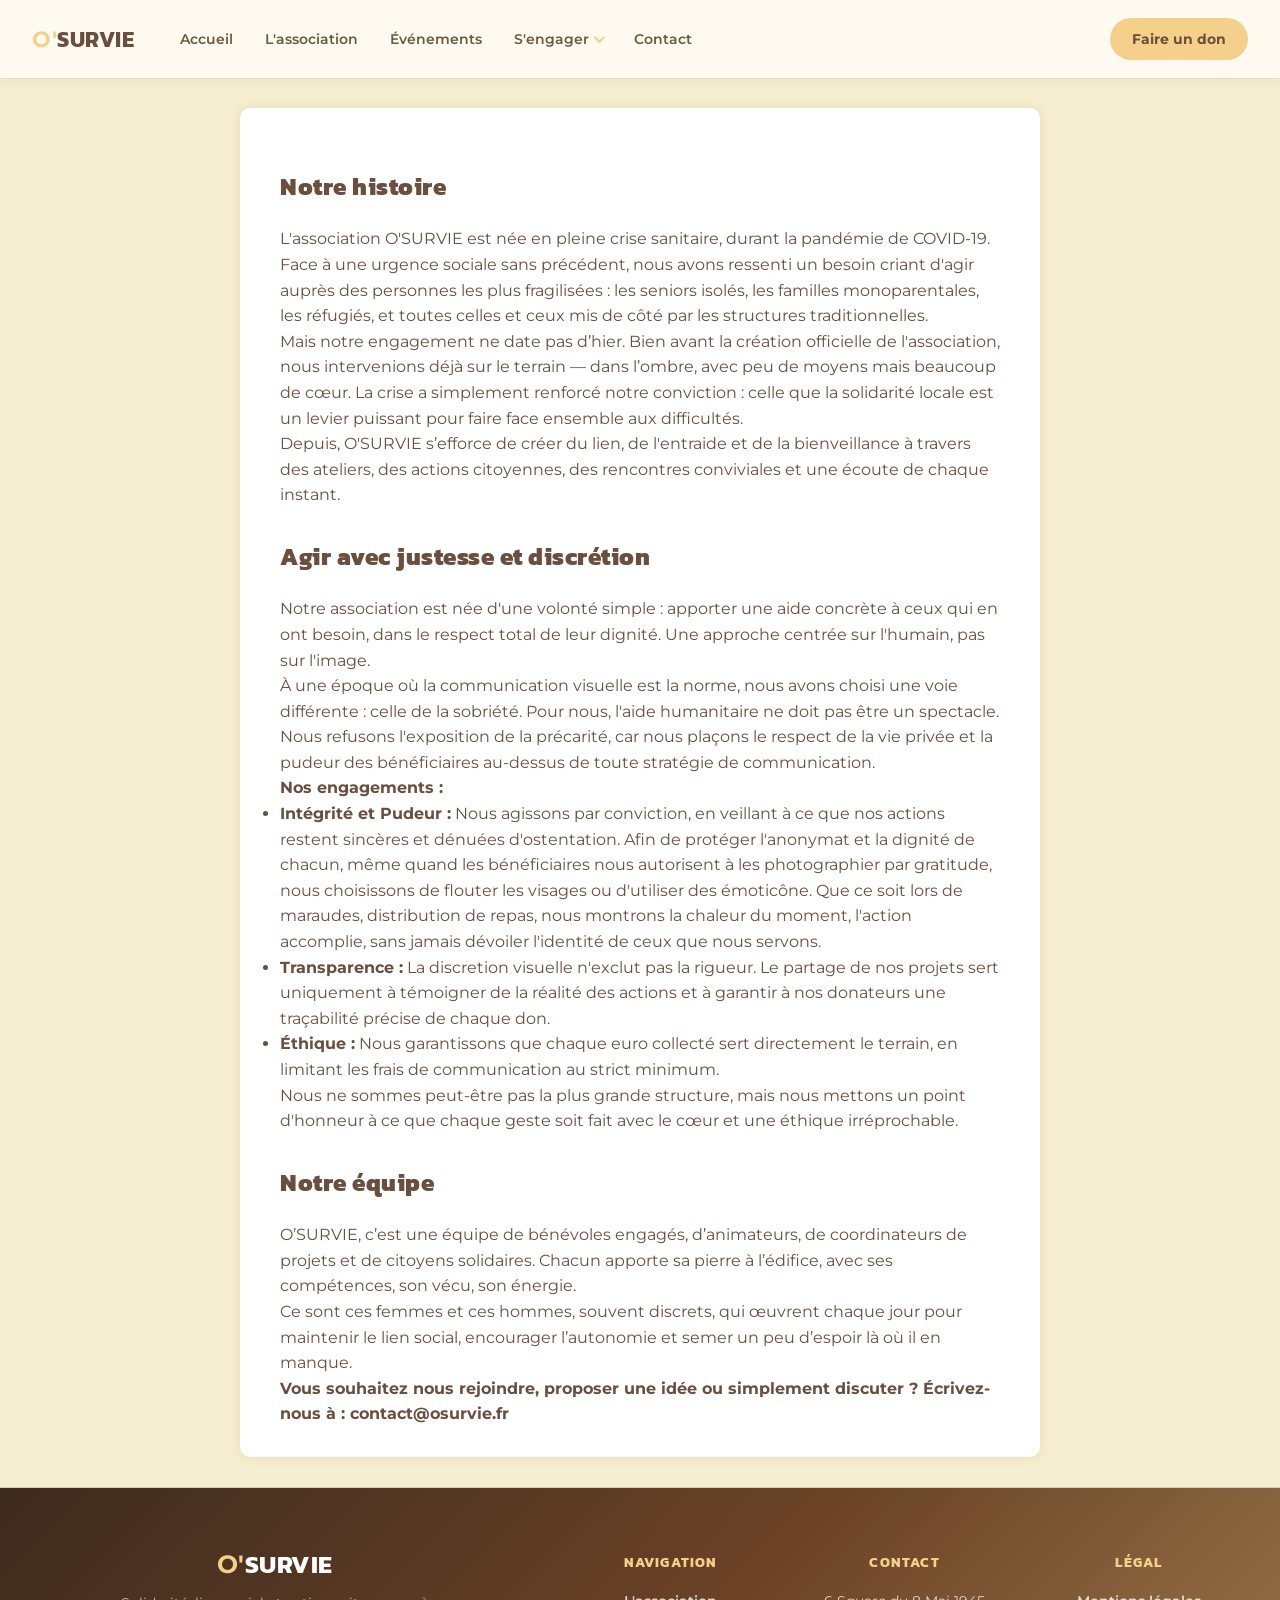
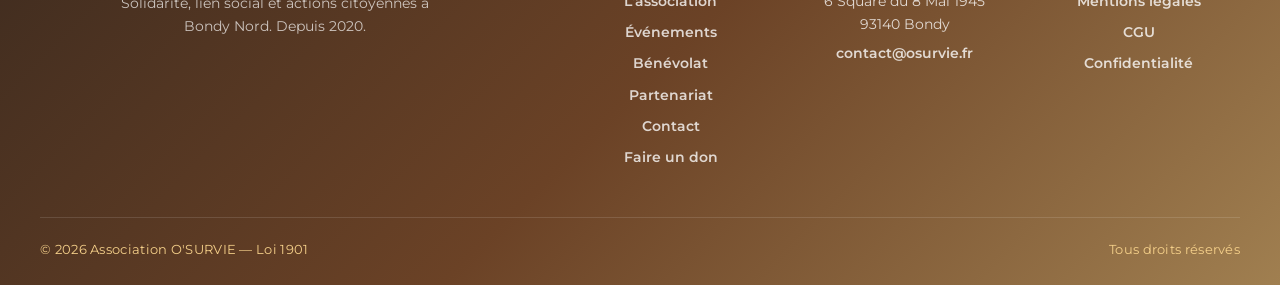
==== pages/a-propos.html @ 04b84c0c "Initial commit — site O'SURVIE redesign Nav fixe partagée (components.js), footer commun, palette CS" ====
﻿<!DOCTYPE html>
<html lang="fr">

<!-- Mirrored from osurvie.fr/a propos.html by HTTrack Website Copier/3.x [XR&CO'2014], Fri, 08 May 2026 18:13:00 GMT -->
<head>
  <meta charset="UTF-8" />
  <meta name="viewport" content="width=device-width, initial-scale=1" />
  <title>À propos - O'SURVIE</title>
  <!-- Meta description -->
<meta name="description" content="Découvrez l’histoire et l’équipe de l’association O'SURVIE, engagée pour la solidarité locale et le soutien aux personnes fragilisées." />

<!-- Open Graph -->
<meta property="og:title" content="À propos - O'SURVIE" />
<meta property="og:description" content="Découvrez l’histoire et l’équipe de l’association O'SURVIE, engagée pour la solidarité locale et le soutien aux personnes fragilisées." />
<meta property="og:type" content="website" />
<meta property="og:url" content="apropos.html" />

<!-- Twitter Card -->
<meta name="twitter:card" content="summary_large_image" />
<meta name="twitter:title" content="À propos - O'SURVIE" />
<meta name="twitter:description" content="Découvrez l’histoire et l’équipe de l’association O'SURVIE, engagée pour la solidarité locale et le soutien aux personnes fragilisées." />

  <link rel="preconnect" href="https://fonts.googleapis.com/" />
  <link rel="preconnect" href="https://fonts.gstatic.com/" crossorigin />
  <link href="https://fonts.googleapis.com/css2?family=Kanit:ital,wght@0,700;1,700&amp;family=Montserrat:wght@400;600&amp;display=swap" rel="stylesheet" />
  <link rel="stylesheet" href="../assets/css/style.css" />
<link rel="stylesheet" href="../assets/css/a-propos.css" />
</head>
<body>

  <div id="site-nav-mount"></div>


  <main>
    <h2>Notre histoire</h2>

    <p>
      L'association O'SURVIE est née en pleine crise sanitaire, durant la pandémie de COVID-19.  
      Face à une urgence sociale sans précédent, nous avons ressenti un besoin criant d'agir auprès des personnes les plus fragilisées : 
      les seniors isolés, les familles monoparentales, les réfugiés, et toutes celles et ceux mis de côté par les structures traditionnelles.
    </p>

    <p>
      Mais notre engagement ne date pas d’hier. Bien avant la création officielle de l'association, nous intervenions déjà sur le terrain —  
      dans l’ombre, avec peu de moyens mais beaucoup de cœur.  
      La crise a simplement renforcé notre conviction : celle que la solidarité locale est un levier puissant pour faire face ensemble aux difficultés.
    </p>

    <p>
      Depuis, O'SURVIE s’efforce de créer du lien, de l'entraide et de la bienveillance à travers des ateliers, des actions citoyennes, des rencontres conviviales et une écoute de chaque instant.
    </p>

<h2>Agir avec justesse et discrétion</h2>

<p>
  Notre association est née d'une volonté simple : apporter une aide concrète à ceux qui en ont besoin,
  dans le respect total de leur dignité. Une approche centrée sur l'humain, pas sur l'image.
</p>

<p>
  À une époque où la communication visuelle est la norme, nous avons choisi une voie différente :
  celle de la sobriété. Pour nous, l'aide humanitaire ne doit pas être un spectacle.
  Nous refusons l'exposition de la précarité, car nous plaçons le respect de la vie privée 
  et la pudeur des bénéficiaires au-dessus de toute stratégie de communication.
</p>

<p><strong>Nos engagements :</strong></p>

<ul>
  <li><strong>Intégrité et Pudeur :</strong> Nous agissons par conviction, en veillant à ce que nos actions restent sincères et dénuées d'ostentation. Afin de protéger l'anonymat et la dignité de chacun, 
  même quand les bénéficiaires nous autorisent à les photographier par gratitude, nous choisissons de flouter les visages ou d'utiliser des émoticône. Que ce soit lors de maraudes, distribution de repas, nous montrons
  la chaleur du moment, l'action accomplie, sans jamais dévoiler l'identité de ceux que nous servons. </li>
  <li><strong>Transparence :</strong> La discretion visuelle n'exclut pas la rigueur. Le partage de nos projets sert uniquement à témoigner de la réalité
    des actions et à garantir à nos donateurs une traçabilité précise de chaque don.</li>
  <li><strong>Éthique :</strong> Nous garantissons que chaque euro collecté sert directement le terrain, en limitant les frais de communication au strict minimum.</li>
</ul>

<p>
  Nous ne sommes peut-être pas la plus grande structure, mais nous mettons un point d'honneur
  à ce que chaque geste soit fait avec le cœur et une éthique irréprochable.
</p>


    <h2>Notre équipe</h2>

    <p>
      O’SURVIE, c’est une équipe de bénévoles engagés, d’animateurs, de coordinateurs de projets et de citoyens solidaires.  
      Chacun apporte sa pierre à l’édifice, avec ses compétences, son vécu, son énergie.
    </p>

    <p>
      Ce sont ces femmes et ces hommes, souvent discrets, qui œuvrent chaque jour pour maintenir le lien social, encourager l’autonomie et semer un peu d’espoir là où il en manque.
    </p>

    <p><strong> Vous souhaitez nous rejoindre, proposer une idée ou simplement discuter ?  
    Écrivez-nous à : <a href="mailto:contact@osurvie.fr">contact@osurvie.fr</a></strong></p>
  </main>

  <div id="site-footer-mount"></div>
<script src="../assets/js/components.js"></script>
</body>

<!-- Mirrored from osurvie.fr/a propos.html by HTTrack Website Copier/3.x [XR&CO'2014], Fri, 08 May 2026 18:13:00 GMT -->
</html>
---- assets/css/style.css ----
/* =============================================
   DESIGN TOKENS — PALETTE OFFICIELLE
   ============================================= */
:root {
  --c-bg: #F6EED0;            /* Beige clair – fond du site */
  --c-text: #6a4e3e;          /* Marron foncé – textes, titres */
  --c-accent: #f5d08a;         /* Doré sable – accents, CTA */
  --c-accent-hover: #fce0a5;   /* Doré crème clair – hover des CTA */
  --c-white: #FFFFFF;          /* Blanc – cards, textes sur fond sombre */
  --gradient-dark: linear-gradient(135deg, #3d2b1f 0%, #6b4226 50%, #a07f50 100%);
}

/* --------- BASE --------- */
* {
  margin: 0;
  padding: 0;
  box-sizing: border-box;
  font-family: "Montserrat", sans-serif;
  scroll-behavior: smooth;
}

body {
  background: var(--c-bg);
  color: var(--c-text);
  font-family: 'Montserrat', Arial, sans-serif;
  margin: 0;
  padding: 0;
  display: flex;
  flex-direction: column;
  align-items: center;
}

/* --------- TOP BAR --------- */
.top-bar {
  position: absolute;
  top: 0;
  width: 100%;
  z-index: 1000;
  padding: 10px 20px;
  font-size: 12px;
  font-family: 'Kanit', sans-serif;
  display: flex;
  justify-content: flex-end;
}

.top-bar-links {
  display: flex;
  gap: 10px;
}

.top-bar-links a {
  color: rgb(106, 78, 62);
  text-decoration: none;
  padding: 2px 6px;
}

.top-bar-links a:hover {
  background-color: #f5deb3;
  color: rgb(241, 171, 113);
}

/* --------- HEADER --------- */
header {
  background: var(--c-bg);
  width: 100%;
  height: 5vh;
  display: flex;
  align-items: center;
  justify-items: center;
  font-size: 40px;
}

header a {
  text-decoration: none;
  color: rgb(0, 0, 0);
  font-size: 40px;
  text-align: center;
  width: 100%;
}

/* --------- LOGO ROTATION --------- */
#vero {
  display: block;
  background: var(--c-accent);
  width: 80px;
  height: 80px;
  transform: rotate(-35deg);
  border-radius: 40px;
  line-height: 80px;
  text-align: center;
  position: absolute;
  left: 50%;
  top: 30px;
  color: var(--c-bg);
}

/* --------- SLIDE --------- */
#slide {
  background: url(../images/globe.jpg) center center no-repeat;
  background-size: cover;
  width: 100%;
  height: 95vh;
  display: flex;
  flex-direction: column;
  align-items: center;
  justify-content: space-around;
  text-align: center;
  color: white;
  padding: 20px;
}
@media screen and (max-width: 768px) {
  #slide {
    background-position: center top;
    background-size: cover;
    height: 70vh; /* adapte si 95vh est trop grand sur mobile */
  }
}

/* Hero h1 uniquement (page d'accueil) — scopé pour ne pas leaker */
#slide h1 {
  color: var(--c-bg);
  font-size: 100px;
  margin-top: 30px;
}

#slide h1 + a {
  text-decoration: none;
  width: 300px;
  height: 50px;
  text-align: center;
  line-height: 50px;
  background: var(--c-bg);
  color: rgb(0, 0, 0);
  display: block;
  border-radius: 10px;
  transition: .1s linear;
}

#slide h1 + a:hover {
  background: var(--c-accent);
  color: rgb(0, 0, 0);
}

/* --------- MAIN CONTENT --------- */
main {
  width: 100%;
}

/* --------- SECTION actions-row (inchangé) --------- */
.actions-row {
  display: flex;
  flex-wrap: nowrap;
  overflow-x: auto;
  gap: 20px;
  padding: 20px;
}

.actions-row article {
  flex: 0 0 300px;
  background-color: var(--c-white);
  padding: 10px;
  box-shadow: 1px 1px 5px var(--c-accent);
  border-radius: 10px;
}

/* --------- ARTICLES (autres sections) --------- */
main section:not(.actions-row) {
  width: calc(100% - 4%);
  margin: 10px auto;
  display: flex;
  gap: 10px;
  flex-wrap: wrap;
}

main section:not(.actions-row) article {
  flex: 1 1 300px;
  padding: 10px;
  box-shadow: 1px 1px 5px var(--c-accent);
  background-color: var(--c-white);
  border-radius: 10px;
}

/* --------- ARTICLES IMAGES --------- */
article figure {
  width: 100%;
  margin: 0 auto 20px;
  display: flex;
  justify-content: center;
}

article figure img {
  width: 100%;
  height: auto;
  aspect-ratio: 4 / 3;
  object-fit: cover;
  border-radius: 10px;
  box-shadow: 0 0 6px rgba(0,0,0,0.1);
}

/* --------- TEXTS --------- */
span {
  color: var(--c-accent);
}

h2 {
  margin: 20px 0;
  font-size: 24px;
}

/* --------- CITATIONS --------- */
.temoin {
  margin-top: 20px;
  padding-left: 18px;
  border-left: 4px solid #d8b4a6;
  font-style: italic;
  color: #b39273;
  background-color: #f7e9d1;
  border-radius: 4px;
  box-sizing: border-box;
  max-width: 100%;
}

.temoin .auteur {
  display: block;
  margin-top: 8px;
  font-style: normal;
  font-weight: 600;
  color: #bd9d7e;
  font-size: 0.9em;
  text-align: right;
}

/* --------- SECTION SOURIS (Plan, Contact, Partenaires) --------- */
#souris {
  width: 100%;
  padding: 0 2%;
  margin-bottom: 50px;
  display: flex;
  flex-direction: column;
  justify-content: space-between;
  gap: 20px;
  flex-wrap: wrap;
}

#souris > div {
  flex: 1 1 30%;
  display: flex;
  flex-direction: column;
  align-items: center;
  background: var(--c-bg);
  padding: 15px;
  min-width: 250px;
  overflow: hidden;
}

#souris > div > h2 {
  color: var(--c-accent);
  font-size: 24px;
  margin-bottom: 15px;
  text-align: center;
}

#souris .plan-acces iframe {
  width: 100%;
  height: 250px;
  border: none;
  border-radius: 10px;
}

#souris .contact p {
  font-size: 18px;
  line-height: 1.6;
  color: #333;
  text-align: center;
}

/* Partenaires carousel inchangé */


.partenaires-carousel {
  width: 100vw;
  position: relative;
  left: 50%;
  transform: translateX(-50%);
  margin-top: 40px;
  padding: 48px 0 24px;
  background: var(--c-bg);
}

.partenaires-carousel h2 {
  text-align: center;
  margin-bottom: 32px;
}

.partenaires-carousel .carousel-container {
  max-width: 100% !important;
  border-radius: 0 !important;
  box-shadow: none !important;
  border: none !important;
  margin: 0 !important;
  background: transparent !important;
}

.carousel-container {
  position: relative;
  width: 100%;
  overflow: hidden;
  padding: 20px 60px;
}

.carousel-track {
  display: flex;
  gap: 20px; /* ✅ ESPACE MAÎTRISÉ */
  will-change: transform;
}

.carousel-item {
  flex: 0 0 240px;
  display: flex;
  align-items: center;
  justify-content: center;
}

.carousel-item img {
  height: 120px;
  width: auto;
  max-width: 100%;
  display: block;
}

/* Flèches */
.carousel-btn {
  position: absolute;
  top: 50%;
  transform: translateY(-50%);
  background: rgba(0,0,0,0.45);
  color: #fff;
  border: none;
  font-size: 28px;
  padding: 10px 14px;
  cursor: pointer;
  z-index: 100;
}

.carousel-btn.prev { left: 10px; }
.carousel-btn.next { right: 10px; }

/* Mobile */
@media (max-width: 768px) {
  .carousel-container {
    padding: 15px 35px;
  }

  .carousel-item {
    flex: 0 0 160px;
  }

  .carousel-item img {
    height: 70px;
  }
}


/* Responsive mobile */
@media (max-width: 768px) {
  .carousel-container {
    padding: 15px 35px;
  }

  .carousel-item {
    flex: 0 0 150px;
  }

  .carousel-item img {
    height: 65px;
  }

  .carousel-btn {
    font-size: 22px;
    padding: 8px 10px;
  }
}



/* --------- RESPONSIVE --------- */
@media (max-width: 768px) {
  .carousel-item {
    flex: 0 0 140px;
  }

  .carousel-item img {
    height: 65px;
  }
}

/* --------- RESPONSIVE : compléments mobile --------- */
@media (max-width: 600px) {
  #vero {
    position: static;
    transform: none;
    margin: 20px auto;
  }

  h1 {
    font-size: 40px;
    text-align: center;
  }

  h1 + a {
    width: 80%;
    max-width: 280px;
    margin: 15px auto 0;
    font-size: 16px;
  }

  .top-bar-links {
    justify-content: center;
    flex-wrap: wrap;
    gap: 8px;
  }

  .actions-row {
    flex-direction: column;
    padding: 10px;
  }

  .actions-row article {
    flex: 1 1 100%;
    width: 100%;
  }

  main section:not(.actions-row) {
    flex-direction: column;
    gap: 20px;
  }

  main section:not(.actions-row) article {
    flex: 1 1 100%;
    width: 100%;
  }

  .engagement-options {
    flex-direction: column;
    align-items: center;
  }

  #planning {
    width: 100%;
    margin: 20px auto;
  }
}

/* --------- SECTION ENGAGEMENT --------- */
.engagement {
  background-color: var(--c-white);
  padding: 40px 20px;
  text-align: center;
  box-shadow: 0 -1px 5px rgba(0,0,0,0.1);
  margin-top: 50px;
  border-radius: 10px;
  width: 90%;
  margin-left: auto;
  margin-right: auto;
}

.engagement h2 {
  color: var(--c-accent);
  font-size: 28px;
  margin-bottom: 20px;
  font-family: "Kanit", sans-serif;
}

.engagement p {
  font-size: 18px;
  margin-bottom: 30px;
  color: #444;
  max-width: 800px;
  margin-left: auto;
  margin-right: auto;
}

.engagement-options {
  display: flex;
  justify-content: center;
  flex-wrap: wrap;
  gap: 20px;
}

.btn-engage {
  background-color: var(--c-accent);
  color: white;
  text-decoration: none;
  padding: 12px 24px;
  border-radius: 5px;
  font-weight: bold;
  transition: background-color 0.3s ease;
  box-shadow: 1px 1px 5px rgba(0,0,0,0.1);
}

.btn-engage:hover {
  background-color: var(--c-accent);
}

/* QR code discret dans la section engagement */
.mini-qrcode {
  margin-top: 20px;
  display: flex;
  justify-content: center;
  align-items: center;
  flex-direction: column;
  font-size: 11px;
  color: var(--c-accent);
  opacity: 0.6;
  transition: opacity 0.3s ease;
}

.mini-qrcode:hover {
  opacity: 1;
}

.mini-qrcode img {
  width: 170px;
  height: 170px;
  border-radius: 4px;
  margin-bottom: 4px;
  transition: transform 0.3s ease;
}

.mini-qrcode img:hover {
  transform: scale(1.1);
}

/* --------- PLANNING --------- */
#planning {
  max-width: 700px;
  margin: 40px auto;
  padding: 20px;
  background: var(--c-white);
  border-radius: 10px;
  box-shadow: 0 0 12px rgba(172, 146, 82, 0.2);
  font-family: 'Montserrat', sans-serif;
  color: #4a423a;
}

#planning h2 {
  color: var(--c-text);
  font-family: 'Kanit', sans-serif;
}

#planning p em {
  font-style: italic;
  color: var(--c-text);
}

#planning a {
  display: inline-block;
  margin-top: 15px;
  padding: 10px 18px;
  background: var(--c-accent);
  color: var(--c-white);
  text-decoration: none;
  font-weight: 700;
  border-radius: 6px;
  transition: background-color 0.3s ease;
}

#planning a:hover {
  background-color: var(--c-accent);
}

.btn {
  display: inline-block;
  padding: 10px 20px;
  background-color: var(--c-accent);
  color: white;
  text-decoration: none;
  font-weight: 700;
  border-radius: 6px;
  transition: background-color 0.3s ease;
}

.btn:hover {
  background-color: var(--c-accent);
}

/* --------- SECTION APPLICATION EN COURS --------- */
.app-coming {
  background-color: var(--c-white);
  padding: 40px 20px;
  text-align: center;
  box-shadow: 0 -1px 5px rgba(0,0,0,0.1);
  margin: 50px auto;
  border-radius: 10px;
  width: 90%;
  max-width: 800px;
  font-family: 'Montserrat', sans-serif;
}

.app-coming h2 {
  color: var(--c-accent);
  font-size: 28px;
  margin-bottom: 20px;
  font-family: 'Kanit', sans-serif;
}

.app-coming p {
  font-size: 18px;
  margin-bottom: 20px;
  color: #444;
  line-height: 1.6;
}

.app-coming .suspense {
  font-style: italic;
  color: var(--c-accent);
  font-weight: bold;
}

.app-coming .btn-engage {
  margin-top: 15px;
}

/* --------- NOUVEAUX STYLES POUR LA GRILLE D’ACTIVITÉS --------- */
.activities-grid {
  display: grid;
  grid-template-columns: repeat(4, 1fr);
  gap: 20px;
  max-width: 1200px;
  margin: 40px auto;
  padding: 0 10px;
}

.activity-card {
  background-color: var(--c-white);
  border-radius: 10px;
  box-shadow: 1px 1px 5px var(--c-accent);
  overflow: hidden;
  display: flex;
  flex-direction: column;
}

.activity-card a {
  color: inherit;
  text-decoration: none;
  display: flex;
  flex-direction: column;
  height: 100%;
}

.activity-card img {
  width: 100%;
  aspect-ratio: 4 / 3;
  object-fit: cover;
  border-bottom: 1px solid #d8b4a6;
  border-radius: 10px 10px 0 0;
}

.activity-card h2 {
  margin: 15px 10px 10px;
  font-size: 1.3rem;
}

.activity-card .voir-plus {
  margin: auto 10px 15px;
  padding: 10px 0;
  background-color: var(--c-accent);
  color: white;
  text-align: center;
  border-radius: 5px;
  font-weight: bold;
  transition: background-color 0.3s ease;
}

.activity-card .voir-plus:hover {
  background-color: var(--c-accent);
}

/* Responsive */
@media (max-width: 900px) {
  .activities-grid {
    grid-template-columns: repeat(2, 1fr);
  }
}

@media (max-width: 600px) {
  .activities-grid {
    grid-template-columns: 1fr;
  }
}

.actions-row.two-columns {
  display: flex;
  gap: 40px;
  margin: 40px 0;
}

.actions-column {
  flex: 1;
  background: #f9f9f9;
  padding: 20px;
  border-radius: 40px;
  box-shadow: 0 2px 6px rgb(0 0 0 / 0.1);
}

.actions-column h2 {
  font-weight: 500;
  margin-bottom: 15px;
}

.actions-column p {
  margin-bottom: 15px;
  line-height: 1.5;
}

.actions-column a.btn-engage {
  display: inline-block;
  padding: 10px 20px;
  background-color: #aa7f62ee;
  color: white;
  text-decoration: none;
  border-radius: 5px;
  font-weight: 600;
}

.actions-column a.btn-engage:hover {
  background-color: #f5bc7b;
}

/* Responsive : empiler en dessous sur petit écran */
@media (max-width: 800px) {
  .actions-row.two-columns {
    flex-direction: column;
  }
}
@media (max-width: 600px) {
  .activity-card img {
    height: auto;
    aspect-ratio: 4 / 3;
  }
}

.stats-section {
  background-color: #f2f2f2;
  padding: 60px 20px;
  text-align: center;
  font-family: "Montserrat", sans-serif;
}

.stats-section h2 {
  font-size: 2em;
  margin-bottom: 40px;
  color: #333;
}

.stats-grid {
  display: flex;
  flex-wrap: wrap;
  justify-content: center;
  gap: 40px;
}

.stat-box {
  background-color: white;
  padding: 30px 20px;
  border-radius: 12px;
  box-shadow: 0 0 15px rgba(0,0,0,0.05);
  width: 220px;
  transition: transform 0.3s ease;
}

.stat-box:hover {
  transform: translateY(-5px);
}

.counter {
  font-size: 2.5em;
  font-weight: bold;
  color: #0099cc;
  display: block;
  margin-bottom: 10px;
}




/* 🌈 SECTION IMPACT ANIMÉE */
.impact-section {
  position: relative;
  overflow: hidden;
  color: var(--c-text);
  padding: 60px 20px;
  text-align: center;
  border-radius: 16px;
  max-width: 1100px;
  margin: 70px auto;
  background: var(--c-bg);
}

/* 🌊 Fond animé discret */
.impact-section::before {
  content: "";
  position: absolute;
  top: -50%;
  left: -50%;
  width: 200%;
  height: 200%;
  animation: float-bg 12s ease-in-out infinite alternate;
  z-index: 0;
}
@keyframes float-bg {
  from { transform: translate(0, 0) scale(1); }
  to { transform: translate(5%, -5%) scale(1.05); }
}

.impact-section h2 {
  color: var(--c-text);
  font-size: 2.5rem;
  margin-bottom: 25px;
  text-transform: uppercase;
  letter-spacing: 1px;
  font-weight: 800;
  position: relative;
  z-index: 2;
}

.impact-section .intro {
  max-width: 800px;
  margin: 0 auto 40px;
  font-size: 1.1rem;
  line-height: 1.6;
  color: var(--c-text);
  position: relative;
  z-index: 2;
}

/* 📊 Grille de chiffres clés */
.impact-grid {
  display: flex;
  flex-wrap: wrap;
  justify-content: center;
  gap: 20px;
  position: relative;
  z-index: 2;
}

.impact-card {
  background: rgba(255, 255, 255, 0.85);
  border: 1px solid var(--c-accent);
  border-radius: 12px;
  padding: 25px;
  width: 230px;
  transition: transform 0.3s ease, box-shadow 0.3s ease;
}
.impact-card:hover {
  transform: translateY(-6px);
  box-shadow: 0 8px 18px rgba(0,0,0,0.1);
}

.impact-card h3 {
  font-size: 2.2rem;
  color: var(--c-text);
  font-weight: 800;
  margin-bottom: 10px;
}
.impact-card p {
  font-size: 1rem;
  color: var(--c-text);
}

/* Tableau */
.impact-table {
  margin: 40px auto;
  overflow-x: auto;
  max-width: 900px;
  border-radius: 12px;
  position: relative;
  z-index: 2;
}
.impact-table table {
  width: 100%;
  border-collapse: collapse;
}
.impact-table th, .impact-table td {
  border: 1px solid var(--c-accent);
  padding: 10px 14px;
  text-align: center;
}
.impact-table th {
  background: var(--c-accent);
  color: var(--c-text);
  font-weight: 700;
}
.impact-table td {
  background: rgba(255,255,255,0.9);
  color: var(--c-text);
}

/* 🔒 Masquage des montants */
.impact-table .masked {
  color: transparent;
  position: relative;
}
.impact-table .masked::after {
  content: "— Données internes —";
  color: var(--c-accent);
  font-size: 0.9rem;
  font-style: italic;
}

/* Appel financeur */
.appel-financeurs {
  font-size: 1.1rem;
  color: var(--c-text);
  line-height: 1.6;
  margin-top: 20px;
  position: relative;
  z-index: 2;
}
.appel-financeurs .btn-engage {
  display: inline-block;
  background: var(--c-accent);
  color: #fff;
  padding: 12px 24px;
  border-radius: 6px;
  font-weight: 700;
  text-decoration: none;
  transition: background 0.3s ease;
}
.appel-financeurs .btn-engage:hover {
  background: #8b5738;
}

/* Ajustement HERO O' + slide sur smartphone */
@media (max-width: 768px) {

  /* Descendre le logo O' pour que la top-bar soit visible */
  #vero {
    position: absolute; /* important pour top / left */
    top: 100px;         /* ajuste la hauteur */
    left: 50%;
    transform: translateX(-50%) rotate(-35deg);
  }

  /* Slide descendu pour ne pas cacher la top-bar */
  #slide {
    padding-top: 180px; /* crée de l’espace sous la top-bar */
    height: 70vh;       /* adapte selon la taille écran */
    background-position: center top;
  }
}

/* Optionnel : pour écrans très petits <600px, réduire un peu le logo */
@media (max-width: 600px) {
  #vero {
    width: 50px;
    height: 50px;
    line-height: 50px;
    top: 100px;
    transform: translateX(-50%) rotate(-35deg);
  }
}

/* =============================================
   SITE NAVBAR — STRUCTURE SÉMANTIQUE
   <nav> > .nav-brand + <ul class="nav-links"> > <li> > <a>
   Liens à gauche, CTA à droite, padding vertical confortable
   ============================================= */
.site-nav {
  position: fixed;
  top: 0;
  left: 0;
  right: 0;
  z-index: 2000;
  display: flex;
  align-items: center;
  gap: 32px;
  padding: 18px 32px;
  min-height: 78px;
  background: rgba(255, 250, 241, 0.97);
  backdrop-filter: blur(10px);
  -webkit-backdrop-filter: blur(10px);
  border-bottom: 1px solid #e8dac5;
  box-shadow: 0 2px 12px rgba(0, 0, 0, 0.06);
  transition: background 0.3s ease, box-shadow 0.3s ease, padding 0.3s ease;
  font-family: 'Montserrat', sans-serif;
}

.site-nav.scrolled {
  background: var(--c-white);
  box-shadow: 0 2px 20px rgba(0, 0, 0, 0.12);
}

/* Brand */
.site-nav .nav-brand {
  font-family: 'Kanit', sans-serif;
  font-size: 1.4rem;
  font-weight: 700;
  color: var(--c-text);
  text-decoration: none;
  letter-spacing: 0.5px;
  flex-shrink: 0;
  line-height: 1;
}

.site-nav .nav-brand strong {
  color: var(--c-accent);
}

/* Liste de liens — à gauche, juste après le brand */
.site-nav .nav-links {
  list-style: none;
  margin: 0;
  padding: 0;
  display: flex;
  align-items: center;
  gap: 4px;
}

.site-nav .nav-links li {
  display: flex;
}

.site-nav .nav-links a {
  font-size: 0.9rem;
  font-weight: 600;
  color: #6b5c3e;
  text-decoration: none;
  padding: 10px 14px;
  border-radius: 8px;
  white-space: nowrap;
  transition: background 0.2s ease, color 0.2s ease;
}

.site-nav .nav-links a:hover,
.site-nav .nav-links a:focus-visible {
  color: var(--c-accent);
}

.site-nav .nav-links a.active,
.site-nav .nav-dropdown-menu a.active {
  color: #000;
}

.site-nav .nav-dropdown-toggle.active {
  color: var(--c-text);
  font-weight: 700;
}

/* ── DROPDOWN S'ENGAGER ── */
.site-nav .nav-dropdown {
  position: relative;
}

.site-nav .nav-dropdown-toggle {
  display: flex;
  align-items: center;
  gap: 5px;
  font-size: 0.9rem;
  font-weight: 600;
  color: #6b5c3e;
  background: none;
  border: none;
  padding: 10px 14px;
  border-radius: 8px;
  cursor: pointer;
  white-space: nowrap;
  transition: background 0.2s ease, color 0.2s ease;
  font-family: inherit;
}

.site-nav .nav-dropdown-toggle:hover,
.site-nav .nav-dropdown.open .nav-dropdown-toggle {
  color: var(--c-accent);
}

.site-nav .nav-chevron {
  display: inline-block;
  width: 8px;
  height: 8px;
  border-right: 2px solid currentColor;
  border-bottom: 2px solid currentColor;
  transform: rotate(45deg) translateY(-2px);
  transition: transform 0.2s ease;
}

.site-nav .nav-dropdown.open .nav-chevron {
  transform: rotate(-135deg) translateY(-2px);
}

.site-nav .nav-dropdown-menu {
  display: none;
  position: absolute;
  top: calc(100% + 8px);
  left: 0;
  background: var(--c-white);
  border-radius: 10px;
  box-shadow: 0 8px 28px rgba(58,45,32,0.18);
  border: 1px solid rgba(106,78,62,0.1);
  list-style: none;
  margin: 0;
  padding: 8px 0;
  min-width: 170px;
  z-index: 200;
}

.site-nav .nav-dropdown.open .nav-dropdown-menu {
  display: block;
}

.site-nav .nav-dropdown-menu a {
  display: block;
  padding: 10px 18px;
  border-radius: 0;
  font-size: 0.875rem;
}

.site-nav .nav-dropdown-menu a:hover {
  background: rgba(245,208,138,0.25);
  color: var(--c-text);
}

/* CTA "Faire un don" — repoussé à droite avec margin-left: auto */
.site-nav .nav-cta {
  margin-left: auto;
  background: var(--c-accent);
  color: var(--c-text);
  padding: 12px 22px;
  border-radius: 999px;
  font-size: 0.9rem;
  font-weight: 700;
  text-decoration: none;
  white-space: nowrap;
  flex-shrink: 0;
  transition: background 0.2s ease, transform 0.15s ease, box-shadow 0.2s ease;
}

.site-nav .nav-cta:hover,
.site-nav .nav-cta:focus-visible {
  background: var(--c-accent-hover);
  color: var(--c-text);
  transform: translateY(-2px);
  box-shadow: 0 8px 20px rgba(58,45,32,0.25);
  outline: none;
}

/* Bouton hamburger */
.site-nav .nav-toggle {
  display: none;
  background: none;
  border: 1px solid #d6c9b6;
  border-radius: 8px;
  font-size: 1.4rem;
  color: var(--c-text);
  cursor: pointer;
  padding: 6px 12px;
  line-height: 1;
  margin-left: auto;
}

/* Responsive — menu hamburger sous 900px */
@media (max-width: 900px) {
  .site-nav {
    gap: 16px;
    padding: 16px 20px;
    min-height: 72px;
  }

  .site-nav .nav-toggle {
    display: block;
  }

  .site-nav .nav-links {
    display: none;
    position: absolute;
    top: 100%;
    left: 0;
    right: 0;
    background: var(--c-white);
    flex-direction: column;
    align-items: stretch;
    padding: 14px 16px 20px;
    border-bottom: 2px solid #e8dac5;
    box-shadow: 0 8px 24px rgba(0, 0, 0, 0.12);
    gap: 4px;
  }

  .site-nav .nav-links.open {
    display: flex;
  }

  .site-nav .nav-links a {
    padding: 13px 14px;
    font-size: 1rem;
  }

  /* CTA passe en dernier dans le menu mobile */
  .site-nav .nav-cta {
    margin-left: 0;
    order: 99;
    align-self: center;
  }

  /* Dropdown en accordéon sur mobile */
  .site-nav .nav-dropdown {
    flex-direction: column;
    width: 100%;
  }

  .site-nav .nav-dropdown-toggle {
    width: 100%;
    padding: 13px 14px;
    font-size: 1rem;
    justify-content: space-between;
  }

  .site-nav .nav-dropdown-menu {
    position: static;
    box-shadow: none;
    border: none;
    border-radius: 0;
    border-left: 2px solid rgba(106,78,62,0.2);
    margin-left: 14px;
    padding: 4px 0;
    background: transparent;
    min-width: unset;
  }

  .site-nav .nav-dropdown-menu a {
    padding: 10px 16px;
    font-size: 0.95rem;
  }
}

/* Décalage global pour la navbar fixe */
body {
  padding-top: 78px;
}
@media (max-width: 900px) {
  body { padding-top: 72px; }
}

/* Hero plein écran sous la navbar */
#slide {
  height: calc(100vh - 78px);
}
@media (max-width: 900px) {
  #slide { height: calc(100vh - 72px); }
}

/* =============================================
   HARMONISATION COULEURS — applique la palette
   sur les éléments transversaux du site
   ============================================= */

/* Hero h1 : titre sur image sombre → blanc */
#slide h1,
#slide h1 span {
  color: var(--c-white) !important;
  text-shadow: 0 2px 12px rgba(0,0,0,0.4);
}

/* Hero CTA Faire un don */
#slide h1 + a,
#slide .hero-btn {
  background: var(--c-accent);
  color: var(--c-text);
  font-weight: 700;
}
#slide h1 + a:hover,
#slide .hero-btn:hover {
  background: var(--c-accent-hover);
  color: var(--c-text);
  transform: translateY(-2px);
  box-shadow: 0 8px 24px rgba(0,0,0,0.3);
}

/* Cards / articles */
.activity-card,
.actions-row article,
main section:not(.actions-row) article,
.impact-card {
  background-color: var(--c-white);
  border: 1px solid rgba(106, 78, 62, 0.08);
  box-shadow: 0 2px 10px rgba(106, 78, 62, 0.08);
}

/* Boutons CTA secondaires (voir plus, btn-engage, btn) */
.activity-card .voir-plus,
.btn-engage,
.btn {
  background-color: var(--c-accent);
  color: var(--c-text);
  font-weight: 700;
  transition: background 0.25s ease, color 0.25s ease, transform 0.2s ease;
}
.activity-card .voir-plus:hover,
.btn-engage:hover,
.btn:hover {
  background: var(--c-accent-hover);
  color: var(--c-text);
  transform: translateY(-2px);
  box-shadow: 0 8px 20px rgba(58,45,32,0.2);
}

/* Titres généraux */
h2, h3, h4 {
  color: var(--c-text);
}

/* Section impact (NOTRE MISSION) */
.impact-section {
  color: var(--c-text);
}
.impact-section h2,
.impact-section h3 {
  color: var(--c-text);
}
.impact-section .intro,
.impact-section .impact-card p {
  color: var(--c-text);
}

/* Section actions-heading (NOS ACTIONS) */
main section.actions-heading h2 {
  color: var(--c-text);
}

/* Engagement / planning / app-coming — boutons */
.engagement {
  background: var(--c-white);
  color: var(--c-text);
}
.engagement h2,
#planning,
#planning h2,
.app-coming {
  color: var(--c-text);
}
.app-coming {
  background: var(--c-white);
}
.app-coming h2,
.engagement h2 {
  color: var(--c-text);
}

/* Footer du site (footer global) */
body > footer,
main + footer {
  color: var(--c-text);
}
.footer-links a,
.footer-copy {
  color: var(--c-text) !important;
}
.footer-links a:hover {
  color: var(--c-accent) !important;
}

/* Stats colors override */
.stats-section,
.stats-section h2 {
  color: var(--c-text);
}
.counter {
  color: var(--c-text);
}

/* =============================================
   FLÈCHES CAROUSEL — design moderne et élégant
   ============================================= */
.partenaires-carousel .carousel-btn,
.carousel-container .carousel-btn {
  background: var(--c-white);
  color: var(--c-text);
  border: 1px solid rgba(106, 78, 62, 0.15);
  width: 46px;
  height: 46px;
  padding: 0;
  border-radius: 50%;
  font-size: 18px;
  font-weight: 700;
  display: flex;
  align-items: center;
  justify-content: center;
  box-shadow: 0 4px 14px rgba(106, 78, 62, 0.15);
  transition: background 0.25s ease, color 0.25s ease, transform 0.25s ease, box-shadow 0.25s ease, border-color 0.25s ease;
  cursor: pointer;
}

.partenaires-carousel .carousel-btn:hover,
.carousel-container .carousel-btn:hover,
.partenaires-carousel .carousel-btn:focus-visible,
.carousel-container .carousel-btn:focus-visible {
  background: var(--c-accent);
  color: var(--c-text);
  border-color: var(--c-accent);
  transform: translateY(-50%) scale(1.08);
  box-shadow: 0 8px 22px rgba(106, 78, 62, 0.25);
  outline: none;
}

.partenaires-carousel .carousel-btn:active,
.carousel-container .carousel-btn:active {
  transform: translateY(-50%) scale(0.96);
}

/* Décale légèrement les flèches vers l'intérieur du conteneur */
.partenaires-carousel .carousel-btn.prev,
.carousel-container .carousel-btn.prev { left: 14px; }
.partenaires-carousel .carousel-btn.next,
.carousel-container .carousel-btn.next { right: 14px; }

/* Sur mobile : un peu plus petits */
@media (max-width: 768px) {
  .partenaires-carousel .carousel-btn,
  .carousel-container .carousel-btn {
    width: 38px;
    height: 38px;
    font-size: 15px;
  }
  .partenaires-carousel .carousel-btn.prev,
  .carousel-container .carousel-btn.prev { left: 6px; }
  .partenaires-carousel .carousel-btn.next,
  .carousel-container .carousel-btn.next { right: 6px; }
}

/* Top-bar (si encore utilisée) — couleur texte */
.top-bar-links a {
  color: var(--c-text);
}
.top-bar-links a:hover {
  background-color: var(--c-accent);
  color: var(--c-text);
}

/* Hero h1 + a override : la cascade fait que la règle au-dessus #slide h1 + a est plus spécifique */

/* =============================================
   SITE FOOTER — partagé sur toutes les pages
   ============================================= */
.site-footer {
  background: var(--gradient-dark);
  color: var(--c-white);
  padding: 64px 24px 28px;
  width: 100%;
  margin-top: 80px;
  position: relative;
  z-index: 5;
}

.site-footer-inner {
  max-width: 1200px;
  margin: 0 auto;
  display: grid;
  grid-template-columns: 1.4fr 2fr;
  gap: 60px;
  padding-bottom: 40px;
  border-bottom: 1px solid rgba(255, 255, 255, 0.12);
}

.site-footer-brand {
  display: flex;
  flex-direction: column;
  gap: 14px;
  align-items: center;
}
.site-footer-logo {
  font-family: 'Kanit', sans-serif;
  font-size: 1.55rem;
  font-weight: 700;
  color: var(--c-white);
  text-decoration: none;
  letter-spacing: 0.5px;
  line-height: 1;
}
.site-footer-logo strong {
  color: var(--c-accent);
}
.site-footer-tagline {
  color: rgba(255, 255, 255, 0.7);
  font-size: 0.9rem;
  line-height: 1.65;
  max-width: 320px;
  text-align: center;
  margin: 0;
}

.site-footer-cols {
  display: grid;
  grid-template-columns: repeat(3, 1fr);
  gap: 32px;
}
.site-footer-col h4 {
  color: var(--c-accent);
  font-family: 'Kanit', sans-serif;
  font-size: 0.85rem;
  text-transform: uppercase;
  letter-spacing: 1.2px;
  font-weight: 700;
  margin: 0 0 18px;
}
.site-footer-col ul {
  list-style: none;
  padding: 0;
  margin: 0;
}
.site-footer-col li {
  margin-bottom: 8px;
}
.site-footer-col a,
.site-footer-col p {
  color: rgba(255, 255, 255, 0.78);
  text-decoration: none;
  font-size: 0.88rem;
  line-height: 1.65;
  transition: color 0.2s ease;
  margin: 0 0 6px;
}
.site-footer-col a:hover,
.site-footer-col a:focus-visible {
  color: var(--c-accent);
  outline: none;
}

.site-footer-bottom {
  max-width: 1200px;
  margin: 24px auto 0;
  display: flex;
  justify-content: space-between;
  align-items: center;
  font-size: 0.8rem;
  color: rgba(255, 255, 255, 0.55);
  flex-wrap: wrap;
  gap: 12px;
}
.site-footer-bottom span {
  letter-spacing: 0.3px;
}

/* Responsive footer */
@media (max-width: 860px) {
  .site-footer-inner {
    grid-template-columns: 1fr;
    gap: 36px;
  }
}
@media (max-width: 600px) {
  .site-footer { padding: 48px 20px 24px; }
  .site-footer-cols {
    grid-template-columns: repeat(2, 1fr);
    gap: 24px;
  }
  .site-footer-bottom {
    flex-direction: column;
    gap: 6px;
    align-items: center;
    text-align: center;
  }
}

/* =============================================
   HARMONISATION GLOBALE — cohérence inter-pages
   (calquée sur le style de la page d'accueil)
   ============================================= */

/* ------ TITRES ------ */
/* Les titres de section reprennent le style "NOTRE MISSION" / "NOS ACTIONS" */
body main h1:not(.hero-title):not(.brand),
body main h2:not(.brand),
body main .section-title {
  font-family: 'Kanit', sans-serif !important;
  color: var(--c-text) !important;
  font-weight: 800 !important;
  letter-spacing: 0.5px;
}
body main h2.section-heading,
body main .section-eyebrow + h2,
body section h2.title {
  text-transform: uppercase;
}

/* Sous-titres / titres internes (h3) */
body main h3,
body main h4 {
  font-family: 'Kanit', sans-serif !important;
  color: var(--c-text) !important;
  font-weight: 700 !important;
}

/* Headers de page (.accueil-link h1 etc.) */
body > header h1,
body header h1 {
  font-family: 'Kanit', sans-serif !important;
  color: var(--c-text) !important;
  font-weight: 700 !important;
}

/* ------ BOUTONS — STYLE UNIFIÉ (style page d'accueil) ------ */
/* Touche tous les boutons "action" : formulaires, .btn, .btn-engage, .join-btn, etc. */
body main button[type="submit"],
body main form button,
body main .btn,
body main .btn-engage,
body main .join-btn,
body main a.btn-engage,
body main a.btn,
body main .voir-plus,
body main .activity-card .voir-plus,
body main .dons-buttons a {
  display: inline-block;
  background: var(--c-accent) !important;
  color: var(--c-text) !important;
  font-family: 'Montserrat', sans-serif !important;
  font-weight: 700 !important;
  font-size: 0.95rem;
  padding: 12px 26px !important;
  border: none !important;
  border-radius: 999px !important;
  text-decoration: none !important;
  letter-spacing: 0.02em;
  cursor: pointer;
  transition: background 0.25s ease, color 0.25s ease, transform 0.2s ease, box-shadow 0.25s ease !important;
  box-shadow: 0 4px 14px rgba(106, 78, 62, 0.15);
}

body main button[type="submit"]:hover,
body main form button:hover,
body main .btn:hover,
body main .btn-engage:hover,
body main .join-btn:hover,
body main a.btn-engage:hover,
body main a.btn:hover,
body main .voir-plus:hover,
body main .activity-card .voir-plus:hover,
body main .dons-buttons a:hover,
body main button[type="submit"]:focus-visible,
body main form button:focus-visible {
  background: var(--c-accent-hover) !important;
  color: var(--c-text) !important;
  transform: translateY(-2px);
  box-shadow: 0 8px 20px rgba(106, 78, 62, 0.22) !important;
  outline: none;
}

/* Bouton sombre (sur fond clair) — réservé aux CTA principaux comme dons */
body main .btn-cta,
body main .btn-don-principal {
  background: var(--gradient-dark) !important;
  color: var(--c-white) !important;
  font-weight: 600 !important;
}
body main .btn-cta:hover,
body main .btn-don-principal:hover {
  /* Hover doux : on garde le même gradient sombre, juste un poil plus lumineux */
  filter: brightness(1.1);
  box-shadow: 0 14px 36px -10px rgba(58, 45, 32, 0.55) !important;
}

/* ------ TEXTES & LIENS ------ */
body main p,
body main label,
body main li {
  color: var(--c-text);
  font-family: 'Montserrat', sans-serif;
}

body main a:not(.btn):not(.btn-engage):not(.btn-cta):not(.voir-plus):not(.nav-cta):not(.dons-buttons a):not(.site-footer a):not(.nav-brand) {
  color: var(--c-text);
  text-decoration: none;
  transition: color 0.2s ease;
}
body main a:not(.btn):not(.btn-engage):not(.btn-cta):not(.voir-plus):not(.nav-cta):not(.dons-buttons a):not(.site-footer a):not(.nav-brand):hover {
  color: var(--c-text);
  text-decoration: underline;
}

/* Exception : pas de soulignement sur les cards "Nos actions" / cartes cliquables */
body main .activity-card a,
body main .activity-card a:hover {
  text-decoration: none !important;
  color: inherit;
}

/* ------ FORMULAIRES — cohérence ------ */
body main form label {
  color: var(--c-text) !important;
  font-weight: 600;
}
body main form input[type="text"],
body main form input[type="email"],
body main form input[type="tel"],
body main form select,
body main form textarea {
  border: 1px solid rgba(106, 78, 62, 0.25) !important;
  border-radius: 8px !important;
  padding: 11px 14px !important;
  font-family: 'Montserrat', sans-serif !important;
  color: var(--c-text) !important;
  background: var(--c-white) !important;
  font-size: 0.95rem !important;
  transition: border-color 0.2s ease, box-shadow 0.2s ease;
}
body main form input:focus,
body main form select:focus,
body main form textarea:focus {
  border-color: var(--c-accent) !important;
  box-shadow: 0 0 0 3px rgba(245, 208, 138, 0.25) !important;
  outline: none;
}

/* =============================================
   PAGES ACTIONS — HARMONISATION IDENTITÉ
   (maraude, opartage, cafesolidaire, ovisite,
    orecup, jardin-partage, ovie, onumerique,
    overtdemain)
   ============================================= */

/* On force le fond et la typo identitaires (peu importe le thème de la page) */
html body {
  background: var(--c-bg) !important;
  color: var(--c-text) !important;
  font-family: 'Montserrat', Arial, sans-serif !important;
  padding-bottom: 0 !important;
}

/* Titre principal des pages actions */
html body > h1:not(.hero-title),
html body main > h1:not(.hero-title),
html body main h1:first-of-type:not(.hero-title) {
  font-family: 'Kanit', sans-serif !important;
  color: var(--c-text) !important;
  font-weight: 800 !important;
  font-size: clamp(2rem, 4vw, 2.8rem) !important;
  text-transform: uppercase;
  letter-spacing: 1px;
  text-align: center;
  margin: 24px auto 28px !important;
  text-shadow: none !important;
  background: transparent !important;
}

/* Textes d'intro et description */
html body .intro-text,
html body .description-text {
  font-family: 'Montserrat', sans-serif !important;
  color: var(--c-text) !important;
  background: transparent !important;
  font-size: 1.1rem;
  text-align: center;
  max-width: 800px;
  margin: 0 auto 24px;
  line-height: 1.7;
}

/* Citations dans les actions */
html body .quote {
  font-family: 'Kanit', sans-serif !important;
  font-style: italic;
  color: var(--c-text) !important;
  background: var(--c-white) !important;
  border-left: 4px solid var(--c-accent) !important;
  padding: 22px 28px;
  max-width: 760px;
  margin: 28px auto;
  border-radius: 10px;
  box-shadow: 0 4px 16px rgba(106, 78, 62, 0.08);
  line-height: 1.6;
  font-size: 1.05rem;
}
html body .quote strong {
  font-style: normal;
  color: var(--c-text);
  display: block;
  margin-top: 12px;
  font-size: 0.9rem;
  font-weight: 700;
  font-family: 'Montserrat', sans-serif;
  opacity: 0.85;
}

/* Carousel des actions */
html body .carousel-container {
  background: var(--c-white) !important;
  border-radius: 16px;
  box-shadow: 0 6px 24px rgba(106, 78, 62, 0.15) !important;
  border: 1px solid rgba(106, 78, 62, 0.08);
  max-width: 900px;
  margin: 32px auto;
}

html body .caption {
  background: rgba(58, 45, 32, 0.85) !important;
  color: var(--c-white) !important;
  font-family: 'Montserrat', sans-serif !important;
  font-weight: 600;
}

/* Boutons "flèche" du carousel des actions — ronds avec couleurs de la palette */
html body .carousel-container .carousel-btn {
  background: var(--c-white) !important;
  color: var(--c-text) !important;
  border: 1px solid rgba(106, 78, 62, 0.15) !important;
  width: 44px;
  height: 44px;
  padding: 0 !important;
  border-radius: 50%;
  font-size: 18px;
  font-weight: 700;
  display: flex;
  align-items: center;
  justify-content: center;
  box-shadow: 0 4px 14px rgba(106, 78, 62, 0.18) !important;
  transition: background 0.25s ease, color 0.25s ease, transform 0.25s ease, box-shadow 0.25s ease;
}
html body .carousel-container .carousel-btn:hover {
  background: var(--c-accent) !important;
  color: var(--c-text) !important;
  transform: translateY(-50%) scale(1.08);
  box-shadow: 0 8px 22px rgba(106, 78, 62, 0.28) !important;
}

/* Bouton "Rejoignez-nous" / join-btn → style identitaire */
html body .join-btn {
  display: inline-block;
  background: var(--c-accent) !important;
  color: var(--c-text) !important;
  font-family: 'Montserrat', sans-serif !important;
  font-weight: 700 !important;
  font-size: 1rem !important;
  padding: 14px 32px !important;
  border: none !important;
  border-radius: 999px !important;
  cursor: pointer;
  margin: 28px auto !important;
  text-align: center;
  text-decoration: none;
  box-shadow: 0 4px 14px rgba(106, 78, 62, 0.18) !important;
  transition: background 0.25s ease, transform 0.2s ease, box-shadow 0.25s ease;
}
html body .join-btn:hover {
  background: var(--c-accent-hover) !important;
  color: var(--c-text) !important;
  transform: translateY(-2px);
  box-shadow: 0 8px 22px rgba(106, 78, 62, 0.25) !important;
}

/* Masque les anciens liens "home-link" flottants (remplacés par la navbar) */
html body a.home-link {
  display: none !important;
}

/* =============================================
   FIX — Nav et footer TOUJOURS pleine largeur écran
   (Les CSS des pages actions ont du padding sur le
   body, du flex + align-items:center, etc., qui
   contraignent les enfants. On utilise la technique
   100vw pour casser ce padding et toucher les bords
   du viewport.)
   ============================================= */

/* Évite le scroll horizontal créé par les 100vw ci-dessous */
html, html body {
  overflow-x: clip;
}
@supports not (overflow-x: clip) {
  html, html body { overflow-x: hidden; }
}

/* NAVBAR : fixe et pleine largeur viewport */
html body > nav.site-nav,
html body nav.site-nav {
  width: 100vw !important;
  max-width: 100vw !important;
  left: 0 !important;
  right: auto !important;
  margin: 0 !important;
}

/* FOOTER : sort du padding/contraintes du body via 100vw + centrage
   + sticky footer (collé en bas si le contenu est court) */
html body > footer.site-footer,
html body footer.site-footer {
  width: 100vw !important;
  max-width: 100vw !important;
  position: relative;
  left: 50% !important;
  transform: translateX(-50%);
  margin-left: 0 !important;
  margin-right: 0 !important;
  margin-top: auto !important;       /* pousse le footer en bas du flex column */
  margin-bottom: 0 !important;
  align-self: stretch;
  box-sizing: border-box;
}
---- assets/css/a-propos.css ----
﻿/* =============================================
   Styles extraits pour a-propos.html
   ============================================= */

    body {
      font-family: 'Montserrat', sans-serif;
      background-color: var(--c-bg);
      color: var(--c-text);
      margin: 0;
      padding-top: 78px;
    }

    header {
      text-align: center;
      padding: 30px 20px 10px;
      background-color: var(--c-white);
      border-bottom: 2px solid #d6c9b6;
      position: relative;
    }

    .accueil-link {
      position: absolute;
      top: 20px;
      left: 20px;
      font-size: 0.95rem;
      background-color: #f5e8d8;
      padding: 6px 12px;
      border-radius: 6px;
      text-decoration: none;
      color: var(--c-text);
      font-weight: bold;
      border: 1px solid #d6c9b6;
    }

    .accueil-link:hover {
      background-color: #e8dac5;
      color: #ad8a56;
    }

    header h1 {
      font-weight: 700;
      font-size: 2.2rem;
      margin: 10px 0;
      color: var(--c-text);
      font-family: 'Montserrat', sans-serif;
    }

    .gold {
      color: var(--c-accent);
      font-family: 'Kanit', sans-serif;
      font-weight: 700;
    }

    main {
      max-width: 800px;
      margin: 30px auto;
      padding: 30px 40px;
      background-color: var(--c-white);
      border-radius: 10px;
      box-shadow: 0 0 12px rgba(172, 146, 82, 0.2);
      line-height: 1.6;
    }

    h2 {
      color: var(--c-accent);
      font-family: 'Kanit', sans-serif;
      margin-top: 30px;
    }

    .img-profil, .img-equipe {
      width: 100%;
      max-width: 250px;
      border-radius: 10px;
      margin: 20px 0;
      box-shadow: 0 0 10px rgba(0,0,0,0.1);
    }

    footer {
      text-align: center;
      padding: 20px 10px;
      font-size: 0.9rem;
      color: var(--c-text);
      margin-top: 40px;
      border-top: 1px solid #d6c9b6;
    }

    footer a {
      color: var(--c-accent);
      margin: 0 10px;
      text-decoration: none;
      font-weight: 600;
    }

    footer a:hover {
      text-decoration: underline;
    }

    @media (max-width: 600px) {
      main {
        padding: 20px;
      }

      header h1 {
        font-size: 1.7rem;
      }

      .accueil-link {
        font-size: 0.85rem;
        padding: 5px 10px;
      }
    }
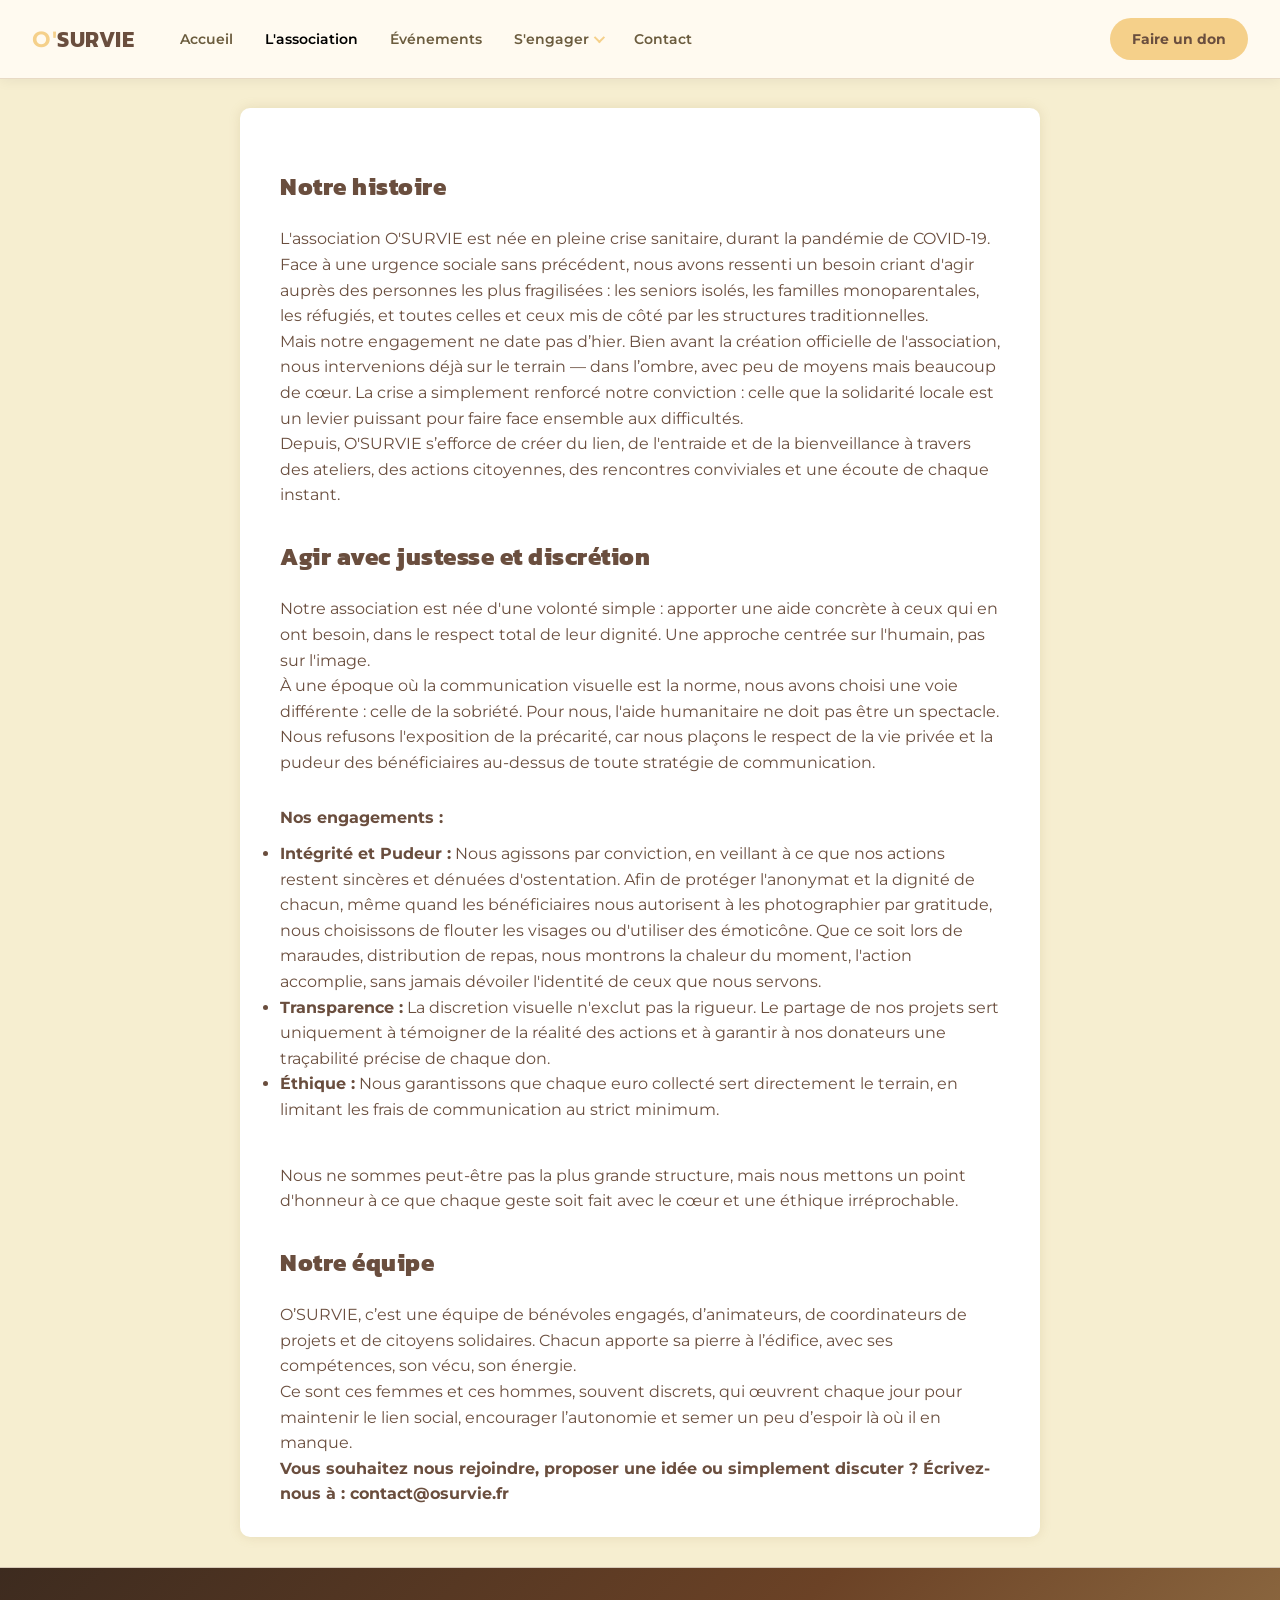
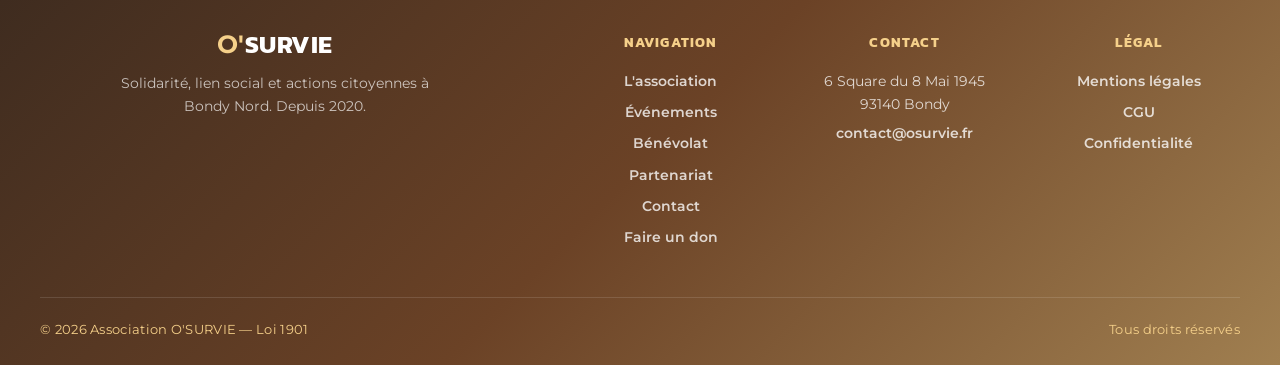
==== commit 08a3909c: "add" ====
--- a/pages/a-propos.html
+++ b/pages/a-propos.html
@@ -5,19 +5,19 @@
 <head>
   <meta charset="UTF-8" />
   <meta name="viewport" content="width=device-width, initial-scale=1" />
-  <title>À propos - O'SURVIE</title>
+  <title>L'association - O'SURVIE</title>
   <!-- Meta description -->
 <meta name="description" content="Découvrez l’histoire et l’équipe de l’association O'SURVIE, engagée pour la solidarité locale et le soutien aux personnes fragilisées." />
 
 <!-- Open Graph -->
-<meta property="og:title" content="À propos - O'SURVIE" />
+<meta property="og:title" content="L'association - O'SURVIE" />
 <meta property="og:description" content="Découvrez l’histoire et l’équipe de l’association O'SURVIE, engagée pour la solidarité locale et le soutien aux personnes fragilisées." />
 <meta property="og:type" content="website" />
 <meta property="og:url" content="apropos.html" />
 
 <!-- Twitter Card -->
 <meta name="twitter:card" content="summary_large_image" />
-<meta name="twitter:title" content="À propos - O'SURVIE" />
+<meta name="twitter:title" content="L'association - O'SURVIE" />
 <meta name="twitter:description" content="Découvrez l’histoire et l’équipe de l’association O'SURVIE, engagée pour la solidarité locale et le soutien aux personnes fragilisées." />
 
   <link rel="preconnect" href="https://fonts.googleapis.com/" />
@@ -64,7 +64,7 @@
   et la pudeur des bénéficiaires au-dessus de toute stratégie de communication.
 </p>
 
-<p><strong>Nos engagements :</strong></p>
+<p class="engagements-label"><strong>Nos engagements :</strong></p>
 
 <ul>
   <li><strong>Intégrité et Pudeur :</strong> Nous agissons par conviction, en veillant à ce que nos actions restent sincères et dénuées d'ostentation. Afin de protéger l'anonymat et la dignité de chacun, 
--- a/assets/css/style.css
+++ b/assets/css/style.css
@@ -119,7 +119,7 @@
 /* Hero h1 uniquement (page d'accueil) — scopé pour ne pas leaker */
 #slide h1 {
   color: var(--c-bg);
-  font-size: 100px;
+  font-size: clamp(42px, 12vw, 100px);
   margin-top: 30px;
 }
 
@@ -1003,8 +1003,9 @@
   line-height: 1;
 }
 
-.site-nav .nav-brand strong {
+.site-nav .nav-brand-o {
   color: var(--c-accent);
+  font-weight: 700;
 }
 
 /* Liste de liens — à gauche, juste après le brand */
@@ -1256,7 +1257,7 @@
 /* Hero h1 : titre sur image sombre → blanc */
 #slide h1,
 #slide h1 span {
-  color: var(--c-white) !important;
+  color: var(--c-white);
   text-shadow: 0 2px 12px rgba(0,0,0,0.4);
 }
 
--- a/assets/css/a-propos.css
+++ b/assets/css/a-propos.css
@@ -12,7 +12,7 @@
 
     header {
       text-align: center;
-      padding: 30px 20px 10px;
+      padding: 30px 10px 10px 10px;
       background-color: var(--c-white);
       border-bottom: 2px solid #d6c9b6;
       position: relative;
@@ -95,9 +95,20 @@
       text-decoration: underline;
     }
 
+    .engagements-label {
+      margin-top: 30px;
+      margin-bottom: 10px;
+    }
+
+    main ul {
+      margin-bottom: 40px;
+    }
+
     @media (max-width: 600px) {
       main {
         padding: 20px;
+        margin-left: 16px;
+        margin-right: 16px;
       }
 
       header h1 {
